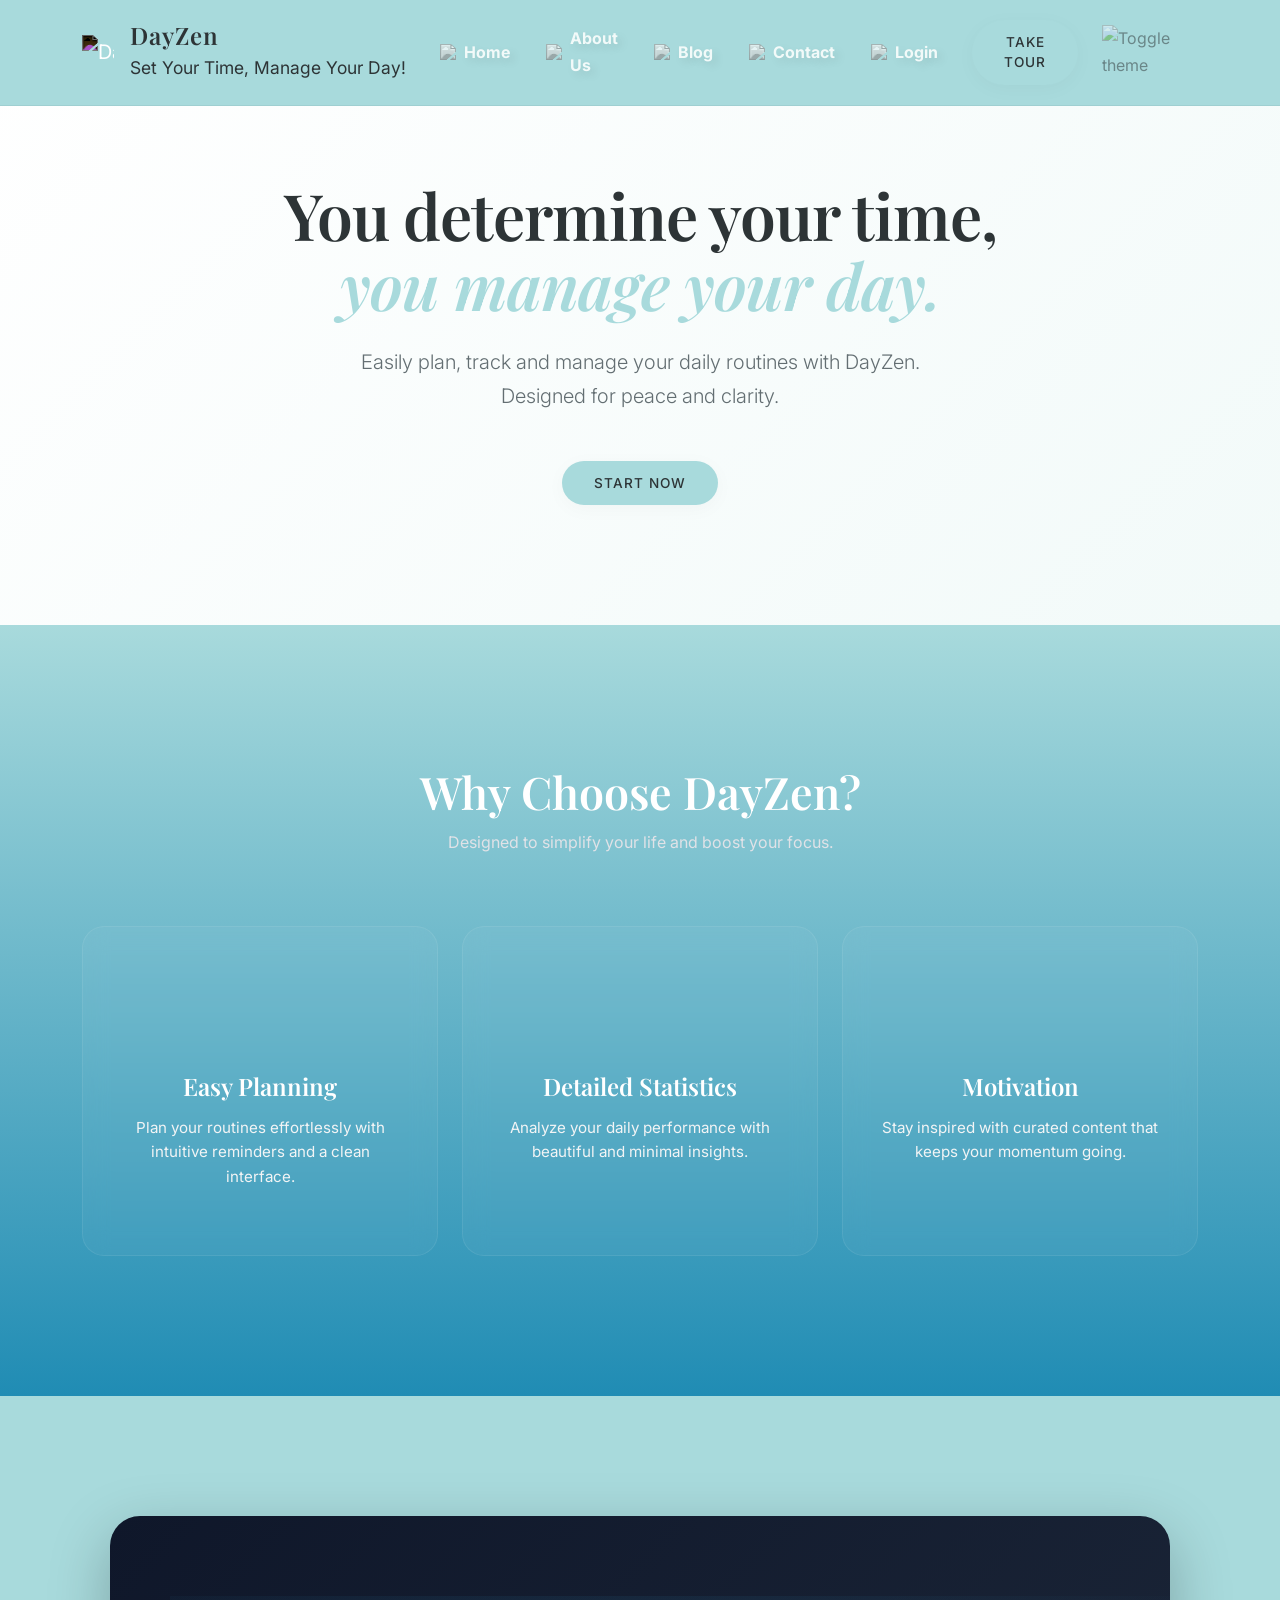
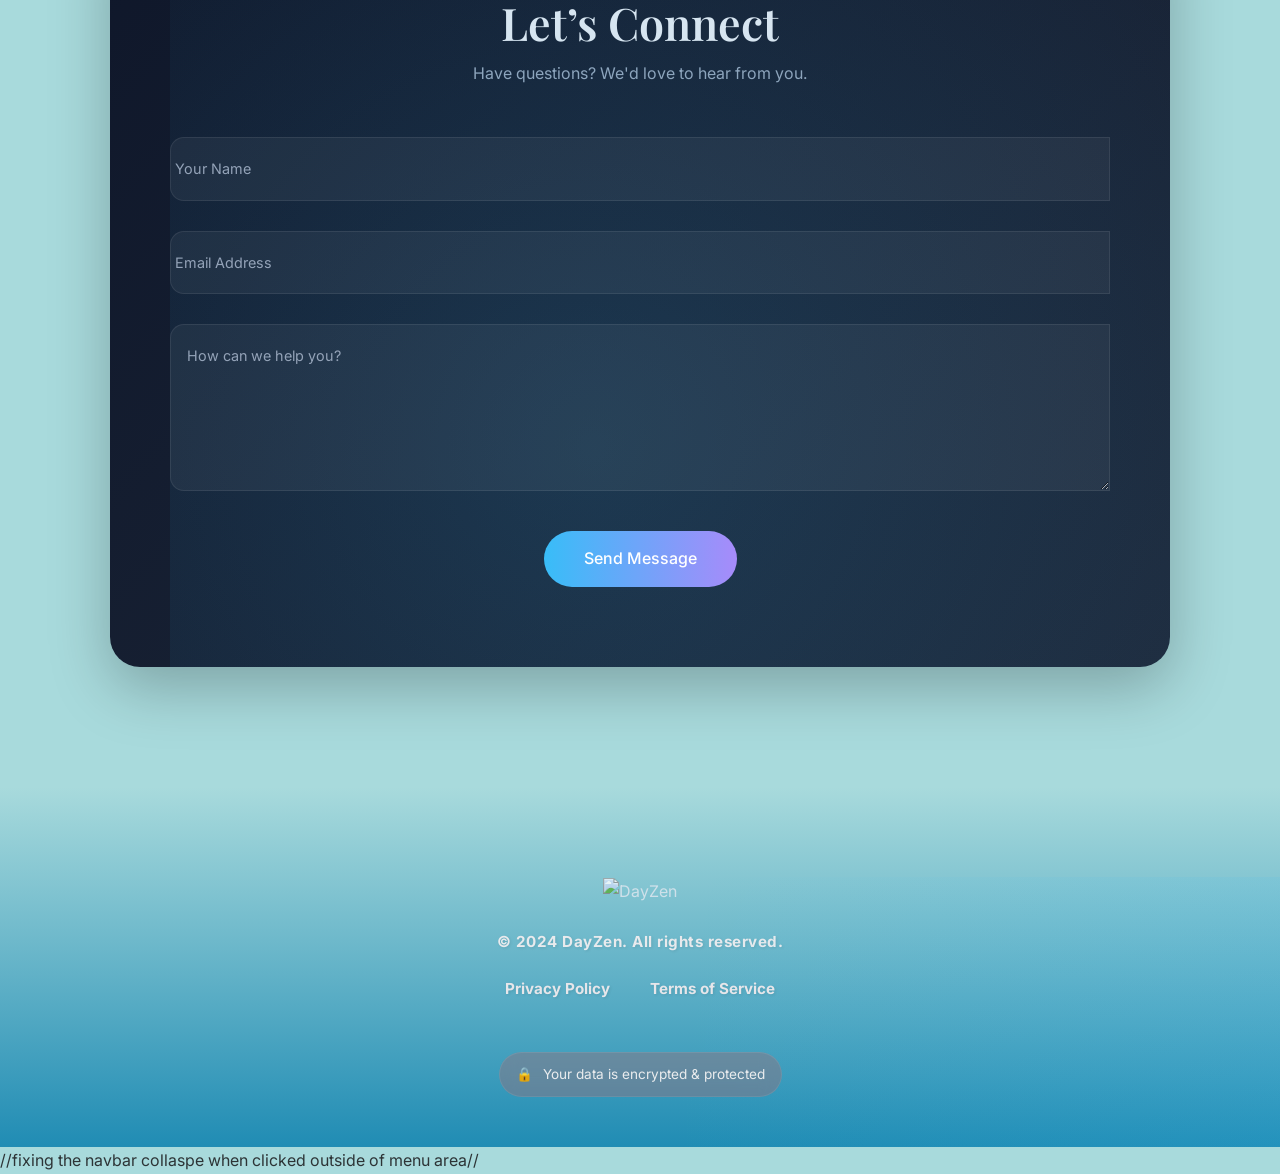
==== DayZen/index.html @ 46118fa1 "Updated Favicon to match main banner" ====
<!doctype html>
<html lang="en">
<head>
  <meta charset="UTF-8" />
  <meta name="viewport" content="width=device-width, initial-scale=1.0" />
  <title>DayZen - Daily Routine Tracker</title>

  <!-- Favicon -->
  <link rel="icon" type="image/x-icon" href="assets/images/logos/logo.png" />

  <!-- Google Fonts -->
  <link rel="preconnect" href="https://fonts.googleapis.com">
  <link rel="preconnect" href="https://fonts.gstatic.com" crossorigin>
  <link href="https://fonts.googleapis.com/css2?family=Inter:wght@300;400;500&family=Playfair+Display:ital,wght@0,400;0,600;1,400&display=swap" rel="stylesheet">

  <!-- Bootstrap -->
  <link href="https://cdn.jsdelivr.net/npm/bootstrap@5.3.3/dist/css/bootstrap.min.css" rel="stylesheet"/>

  <!-- Intro JS -->
  <link rel="stylesheet" href="https://cdnjs.cloudflare.com/ajax/libs/intro.js/8.3.2/introjs.min.css"/>

  <link rel="stylesheet" href="css/brand.css">

  <style>
    :root {
      --mint-light: #f2faf9;
      --mint-accent: #a8dadc;
      --blue-light: #f0f9ff;
      --blue-accent: #90e0ef;
      --text-dark: #2d3436;
      --text-muted: #636e72;
      --pure-white: #ffffff;
      --soft-shadow: 0 4px 20px rgba(0, 0, 0, 0.03);
      --transition-smooth: all 0.4s cubic-bezier(0.165, 0.84, 0.44, 1);
    }

    body {
      font-family: 'Inter', sans-serif;
      color: var(--text-dark);
      background-color:bisque;
      line-height: 1.7;
      overflow-x: hidden;
      background-color: #a8dadc;
    }

    h1, h2, h3 {
      font-family: 'Playfair Display', serif;
      font-weight: 600;
    }

    /* Navbar */
    .navbar {
      background-color:#a8dadc;
      backdrop-filter: blur(10px);
      border-bottom: 1px solid rgba(0, 0, 0, 0.05);
      padding: 1rem 0;
      transition: var(--transition-smooth);
    }

    .navbar-brand h1 {
      font-size: 1.5rem;
      color: var(--text-dark);
      letter-spacing: 1px;
    }

    .navbar-brand .brand-slogan {
      color: var(--text-dark);
    }

    .nav-link {
      font-size: 1rem;
      font-weight: 700;
      color: var(--mint-light) !important;
      margin: 0 10px;
      transition: var(--transition-smooth);
      display: flex;
      text-shadow: #161717;
      text-shadow: 4px 4px 10px rgba(0, 0, 0, 0.1);
      align-items: center;
    }

    .nav-link:hover {
      opacity: 1;
      transform: translateY(-0.8px);
    }

    .nav-img {
      width: 16px;
      margin-right: 8px;
      filter: grayscale(100%) opacity(0.7);
      transition: var(--transition-smooth);
    }

    .nav-link:hover .nav-img {
      filter: grayscale(0%) opacity(1);
    }

    .btn-primary {
      background-color: var(--mint-accent);
      border: none;
      color: var(--text-dark);
      padding: 12px 32px;
      border-radius: 50px;
      font-weight: 500;
      font-size: 0.85rem;
      letter-spacing: 1px;
      text-transform: uppercase;
      transition: var(--transition-smooth);
      box-shadow: var(--soft-shadow);
    }

    .btn-primary:hover {
      background-color: var(--blue-accent);
      color: var(--text-dark);
      transform: translateY(-2px);
      box-shadow: 0 6px 25px rgba(0, 0, 0, 0.08);
    }

    body.dark-mode {
      background-color: #121212;
      color: #e0e0e0;
    }

    body.dark-mode .navbar {
      background-color: #1f1f1f !important;
      border-bottom-color: rgba(255, 255, 255, 0.08);
    }

    body.dark-mode .navbar-brand h1,
    body.dark-mode .hero h2 {
      color: #e0e0e0;
    }

    body.dark-mode .navbar-brand .slogan,
    body.dark-mode .hero p {
      color: #aeb8be;
    }

    body.dark-mode .nav-link {
      color: #e0e0e0 !important;
    }

    body.dark-mode .hero {
      background: linear-gradient(135deg, #1c1c1c 0%, #242424 100%);
    }

    body.dark-mode .btn-primary {
      background-color: #0d6efd;
      color: #ffffff;
    }

    body.dark-mode .btn-primary:hover {
      background-color: #0b5ed7;
      color: #ffffff;
    }

    /* Hero Section */
    .hero {
      padding: 180px 0 120px;
      background: linear-gradient(135deg, var(--pure-white) 0%, var(--mint-light) 100%);
      position: relative;
    }

    .hero h2 {
      font-size: 4rem;
      margin-bottom: 1.5rem;
      max-width: 900px;
      margin-left: auto;
      margin-right: auto;
      line-height: 1.1;
      letter-spacing: -1px;
    }

    .hero p {
      font-size: 1.25rem;
      color: var(--text-muted);
      margin-bottom: 3rem;
      font-weight: 300;
      max-width: 600px;
      margin-left: auto;
      margin-right: auto;
    }

    /* Features Section */
    /* section background */
.features {
  padding: 140px 0;
  background: linear-gradient(180deg, #A8DADC, #208cb4);
  position: relative;
  overflow: hidden;
}

/* subtle animated glow */
.features::before {
  content: "";
  position: absolute;
  width: 200%;
  height: 200%;
  background: radial-gradient(circle at 70% 30%, rgba(212, 206, 217, 0.12), transparent 10%);
  animation: moveBg 12s ease-in-out infinite;
}

@keyframes moveBg {
  0% { transform: translate(0,0); }
  50% { transform: translate(-6%, -4%); }
  100% { transform: translate(0,0); }
}

/* headings */
.features-title {
  font-size: 2.8rem;
  color: #fff;
  margin-bottom: 10px;
}

.features-subtitle {
  color: #e0e2e7;
  margin-bottom: 70px;
}

/* cards */
.feature-card {
  position: relative;
  padding: 50px 35px;
  border-radius: 22px;
  background: rgba(255,255,255,0.04);
  backdrop-filter: blur(12px);
  border: 1px solid rgba(255,255,255,0.08);
  transition: all 0.35s ease;
  height: 100%;
  overflow: hidden;
}

/* glowing border effect */
.feature-card::before {
  content: "";
  position: absolute;
  inset: 0;
  border-radius: 22px;
  padding: 1px;
  background: linear-gradient(120deg, #38bdf8, #a78bfa, transparent);
  -webkit-mask: 
    linear-gradient(#000 0 0) content-box, 
    linear-gradient(#000 0 0);
  -webkit-mask-composite: xor;
  mask-composite: exclude;
  opacity: 0;
  transition: 0.4s;
}

.feature-card:hover::before {
  opacity: 1;
}

/* hover lift + tilt */
.feature-card:hover {
  transform: translateY(-12px) scale(1.02);
  box-shadow: 0 20px 50px rgba(0,0,0,0.4);
}

/* icon */
.icon-wrap {
  height: 70px;
  display: flex;
  align-items: center;
  justify-content: center;
  margin-bottom: 25px;
}

.icon-wrap img {
  width: 60px;
  transition: transform 0.4s ease;
}

/* icon animation */
.feature-card:hover img {
  transform: scale(1.2) rotate(8deg);
}

/* text */
.feature-card h3 {
  font-size: 1.5rem;
  color: #fff;
  margin-bottom: 15px;
}

.feature-card p {
  color: #f2f4f5;
  font-size: 0.95rem;
  line-height: 1.6;
}

/* entrance animation */
.feature-card {
  opacity: 0;
  transform: translateY(40px);
  animation: fadeUp 0.8s ease forwards;
}

.feature-card:nth-child(1) { animation-delay: 0.2s; }
.feature-card:nth-child(2) { animation-delay: 0.4s; }
.feature-card:nth-child(3) { animation-delay: 0.6s; }

@keyframes fadeUp {
  to {
    opacity: 1;
    transform: translateY(0);
  }
}

/* responsive */
@media (max-width: 768px) {
  .features-title {
    font-size: 2rem;
  }
}

    /* Contact Section */
#contact {
  margin: 100px auto;
  max-width: 1100px;
  padding: 20px;
  
}

/* glass card */
.contact-card {
  background: linear-gradient(135deg, #0f172a, #1e293b);
  padding: 80px 60px;
  border-radius: 30px;
  color: #e2e8f0;
  position: relative;
  overflow: hidden;
  box-shadow: 0 20px 60px rgba(0,0,0,0.25);
}

/* animated glow background */
.contact-card::before {
  content: "";
  position: absolute;
  width: 200%;
  height: 200%;
  background: radial-gradient(circle at 20% 30%, rgba(56,189,248,0.15), transparent 40%);
  animation: floatBg 10s ease-in-out infinite;
}

@keyframes floatBg {
  0% { transform: translate(0,0); }
  50% { transform: translate(-4%, -6%); }
  100% { transform: translate(0,0); }
}

/* headings */
.title {
  text-align: center;
  font-size: 2.8rem;
  margin-bottom: 10px;
}

.subtitle {
  text-align: center;
  color: #94a3b8;
  margin-bottom: 50px;
}

/* input group */
.input-group {
  position: relative;
  margin-bottom: 30px;
}

/* inputs */
.input-group input,
.input-group textarea {
  width: 100%;
  padding: 18px 20px;
  border-radius: 14px;
  border: 1px solid rgba(255,255,255,0.08);
  background: rgba(255,255,255,0.05);
  color: #fff;
  outline: none;
  font-size: 0.95rem;
  transition: 0.3s ease;
}

/* glowing focus */
.input-group input:focus,
.input-group textarea:focus {
  border-color: #38bdf8;
  box-shadow: 0 0 0 3px rgba(56,189,248,0.25);
  background: rgba(255,255,255,0.08);
}

/* floating labels */
.input-group label {
  position: absolute;
  top: 50%;
  left: 18px;
  transform: translateY(-50%);
  font-size: 0.9rem;
  color: #94a3b8;
  pointer-events: none;
  transition: 0.3s ease;
}

.input-group textarea + label {
  top: 20px;
  transform: none;
}

/* label animation */
.input-group input:focus + label,
.input-group input:valid + label,
.input-group textarea:focus + label,
.input-group textarea:valid + label {
  top: -10px;
  left: 14px;
  font-size: 0.75rem;
  color: #38bdf8;
  background: #0f172a;
  padding: 0 6px;
  border-radius: 6px;
}

/* button */
.btn-send {
  margin-top: 10px;
  padding: 14px 40px;
  border-radius: 50px;
  border: none;
  background: linear-gradient(90deg, #38bdf8, #a78bfa);
  color: white;
  font-weight: 500;
  font-size: 1rem;
  position: relative;
  overflow: hidden;
  transition: 0.3s ease;
}

/* button hover animation */
.btn-send:hover {
  transform: translateY(-3px);
  box-shadow: 0 10px 25px rgba(56,189,248,0.4);
}

/* ripple effect */
.btn-send::after {
  content: "";
  position: absolute;
  width: 0;
  height: 300%;
  background: rgba(255,255,255,0.2);
  top: 50%;
  left: 50%;
  transform: translate(-50%, -50%) rotate(45deg);
  transition: 0.5s;
}

.btn-send:hover::after {
  width: 120%;
}

/* responsive */
@media (max-width: 768px) {
  .contact-card {
    padding: 50px 25px;
  }

  .title {
    font-size: 2rem;
  }
}

    /* Footer */
   .footer {
  background: linear-gradient(180deg, #A8DADC, #208cb4);
  color: #e2e8f0;
  padding: 90px 0 50px;
  position: relative;
  overflow: hidden;
}

/* subtle animated gradient glow */
.footer::before {
  content: "";
  position: absolute;
  width: 200%;
  height: 200%;
  background: radial-gradient(circle at 30% 30%, rgba(56,189,248,0.15), transparent 40%);
  animation: floatBg 12s ease-in-out infinite;
}

@keyframes floatBg {
  0% { transform: translate(0,0); }
  50% { transform: translate(-5%, -5%); }
  100% { transform: translate(0,0); }
}

/* logo */
.footer-logo img {
  width: 42px;
  opacity: 0.8;
  transition: transform 0.4s ease, opacity 0.4s;
}

.footer-logo img:hover {
  transform: scale(1.15) rotate(5deg);
  opacity: 1;
}

/* copyright */
.footer p {
  margin-bottom: 20px;
  font-size: 0.95rem;
  color: #e8eaed;
  letter-spacing: 0.5px;
   font:bolder;
  font-weight: bolder;
  text-shadow: 1px 1px 3px rgba(0,0,0,0.1);
}

/* links */
.footer-links {
  margin-bottom: 25px;
}

.footer-links a {
  position: relative;
  color: #e6e6ea;
  font:bolder;
  font-weight: bolder;
  text-shadow: 1px 1px 3px rgba(0,0,0,0.1);
  text-decoration: none;
  margin: 0 18px;
  font-size: 0.95rem;
  transition: color 0.3s ease;
}

/* animated underline */
.footer-links a::after {
  content: "";
  position: absolute;
  width: 0%;
  height: 2px;
  left: 0;
  bottom: -4px;
  background: linear-gradient(90deg, #1900f8, #4f30ad);
  transition: width 0.3s ease;
}

.footer-links a:hover {
  color: #005a81;
}

.footer-links a:hover::after {
  width: 100%;
}

/* security badge */
.security-badge {
  margin-top: 25px;
  font-size: 0.85rem;
  color: #eaecee;
  display: inline-flex;
  align-items: center;
  gap: 10px;
  padding: 10px 16px;
  border-radius: 50px;
  background: rgba(192, 92, 92, 0.3);
  backdrop-filter: blur(10px);
  border: 1px solid rgba(255,255,255,0.08);
  transition: transform 0.3s ease, box-shadow 0.3s ease;
}

/* glow hover */
.security-badge:hover {
  transform: translateY(-3px);
  box-shadow: 0 0 20px rgba(56,189,248,0.3);
}

/* lock animation */
.lock {
  animation: pulse 2s infinite;
}

@keyframes pulse {
  0% { transform: scale(1); opacity: 0.8; }
  50% { transform: scale(1.2); opacity: 1; }
  100% { transform: scale(1); opacity: 0.8; }
}
   

  </style>
</head>

<body>

<!-- NAVBAR -->
<header>
  <nav class="navbar navbar-expand-lg fixed-top">
    <div class="container align-items-center">

      <!-- Logo -->
      <a class="navbar-brand d-flex align-items-center" href="#" aria-label="DayZen">
        <img src="assets/images/logos/logoWhite.png" alt="DayZen Logo" width="32" style="filter: invert(1);">
        <div class="ms-3 brand-copy">
          <h1 class="mb-0">DayZen</h1>
          <small class="brand-slogan" aria-hidden="true">Set Your Time, Manage Your Day!</small>
        </div>
      </a>

      <!-- Toggle -->
      <button class="navbar-toggler border-0" type="button" data-bs-toggle="collapse" data-bs-target="#nav_items">
        <span class="navbar-toggler-icon"></span>
      </button>

      <!-- Nav Items -->
      <div class="collapse navbar-collapse" id="nav_items">
        <ul class="navbar-nav ms-auto align-items-center">

          <li class="nav-item">
            <a class="nav-link" href="#">
              <img src="assets/images/Illustrations/home.png" class="nav-img" /> Home
            </a>
          </li>

          <li class="nav-item">
            <a class="nav-link" href="pages/about.html">
              <img src="assets/images/Illustrations/about_us.png" class="nav-img" />
              About Us
            </a>
          </li>

          <li class="nav-item">
            <a class="nav-link" href="pages/blog.html">
              <img src="assets/images/Illustrations/blog.png" class="nav-img" />
              Blog
            </a>
          </li>

          <li class="nav-item">
            <a class="nav-link" href="#contact">
              <img src="assets/images/Illustrations/communication.png" class="nav-img" />
              Contact
            </a>
          </li>

          <li class="nav-item">
            <a class="nav-link" href="pages/register.html">
              <img src="assets/images/icons/userColor.png" class="nav-img" />
              Login
            </a>
          </li>

          <li class="nav-item ms-lg-3 mt-3 mt-lg-0">
            <button class="btn btn-primary">Take Tour</button>
          </li>

        </ul>
      </div>

      <!-- Theme Icon -->
      <div class="ms-4 d-none d-lg-block">
        <img id="theme-icon" src="assets/images/icons/sun.png" alt="Toggle theme" width="20" style="cursor: pointer; opacity: 0.5;">
      </div>

    </div>
  </nav>
</header>

<!-- HERO -->
<section class="hero text-center">
  <div class="container">
    <h2 class="mb-4">You determine your time, <br><span style="color: var(--mint-accent); font-style: italic;">you manage your day.</span></h2>
    <p>
      Easily plan, track and manage your daily routines with DayZen. Designed for peace and clarity.
    </p>
    <a href="pages/register.html" class="btn btn-primary">
      Start Now
    </a>
  </div>
</section>

<!-- FEATURES -->
<section class="features">
  <div class="container text-center">

    <h2 class="features-title">Why Choose DayZen?</h2>
    <p class="features-subtitle">Designed to simplify your life and boost your focus.</p>

    <div class="row g-4">

      <div class="col-md-4">
        <div class="feature-card">
          <div class="icon-wrap">
            <img src="assets/images/Illustrations/productivity.png" alt="">
          </div>
          <h3>Easy Planning</h3>
          <p>Plan your routines effortlessly with intuitive reminders and a clean interface.</p>
        </div>
      </div>

      <div class="col-md-4">
        <div class="feature-card">
          <div class="icon-wrap">
            <img src="assets/images/Illustrations/planning.png" alt="">
          </div>
          <h3>Detailed Statistics</h3>
          <p>Analyze your daily performance with beautiful and minimal insights.</p>
        </div>
      </div>

      <div class="col-md-4">
        <div class="feature-card">
          <div class="icon-wrap">
            <img src="assets/images/Illustrations/reward.png" alt="">
          </div>
          <h3>Motivation</h3>
          <p>Stay inspired with curated content that keeps your momentum going.</p>
        </div>
      </div>

    </div>
  </div>
</section>

<!-- CONTACT -->
<section id="contact" class="container">
  <div class="contact-card">
    
    <h2 class="title">Let’s Connect</h2>
    <p class="subtitle">Have questions? We'd love to hear from you.</p>

    <form>
      <div class="row">
        <div class="col-md-6 input-group">
          <input type="text" required>
          <label>Your Name</label>
        </div>

        <div class="col-md-6 input-group">
          <input type="email" required>
          <label>Email Address</label>
        </div>
      </div>

      <div class="input-group">
        <textarea rows="5" required></textarea>
        <label>How can we help you?</label>
      </div>

      <div class="text-center">
        <button class="btn-send">
          <span>Send Message</span>
        </button>
      </div>
    </form>

  </div>
</section>

<!-- FOOTER -->
<footer class="footer text-center">
  <div class="container">

    <div class="footer-logo mb-4">
      <img src="assets/images/logos/logoWhite.png" alt="DayZen">
    </div>

    <p class="copyright">© 2024 DayZen. All rights reserved.</p>

    <div class="footer-links">
      <a href="pages/privacy.html">Privacy Policy</a>
      <a href="pages/terms.html">Terms of Service</a>
    </div>

    <div class="security-badge">
      <span class="lock">🔒</span>
      <span>Your data is encrypted & protected</span>
    </div>

  </div>
</footer>

<!-- JS (Keeping existing references) -->
<script src="js/theme-toggle.js"></script>
<script src="js/script.js"></script>
<script src="js/help-button.js"></script>
<script src="js/onboarding.js"></script>

<script src="https://cdn.jsdelivr.net/npm/bootstrap@5.3.3/dist/js/bootstrap.bundle.min.js"></script>

//fixing the navbar collaspe when clicked outside of menu area//

<script>
  document.addEventListener("click", function (e) {
    const navbar = document.querySelector(".navbar-collapse");
    const toggler = document.querySelector(".navbar-toggler");

    if (
      navbar.classList.contains("show") &&
      !navbar.contains(e.target) &&
      !toggler.contains(e.target)
    ) {
      bootstrap.Collapse.getInstance(navbar).hide();
    }
  });
</script>

<script src="https://cdnjs.cloudflare.com/ajax/libs/intro.js/8.3.2/intro.min.js"></script>

</body>
</html>
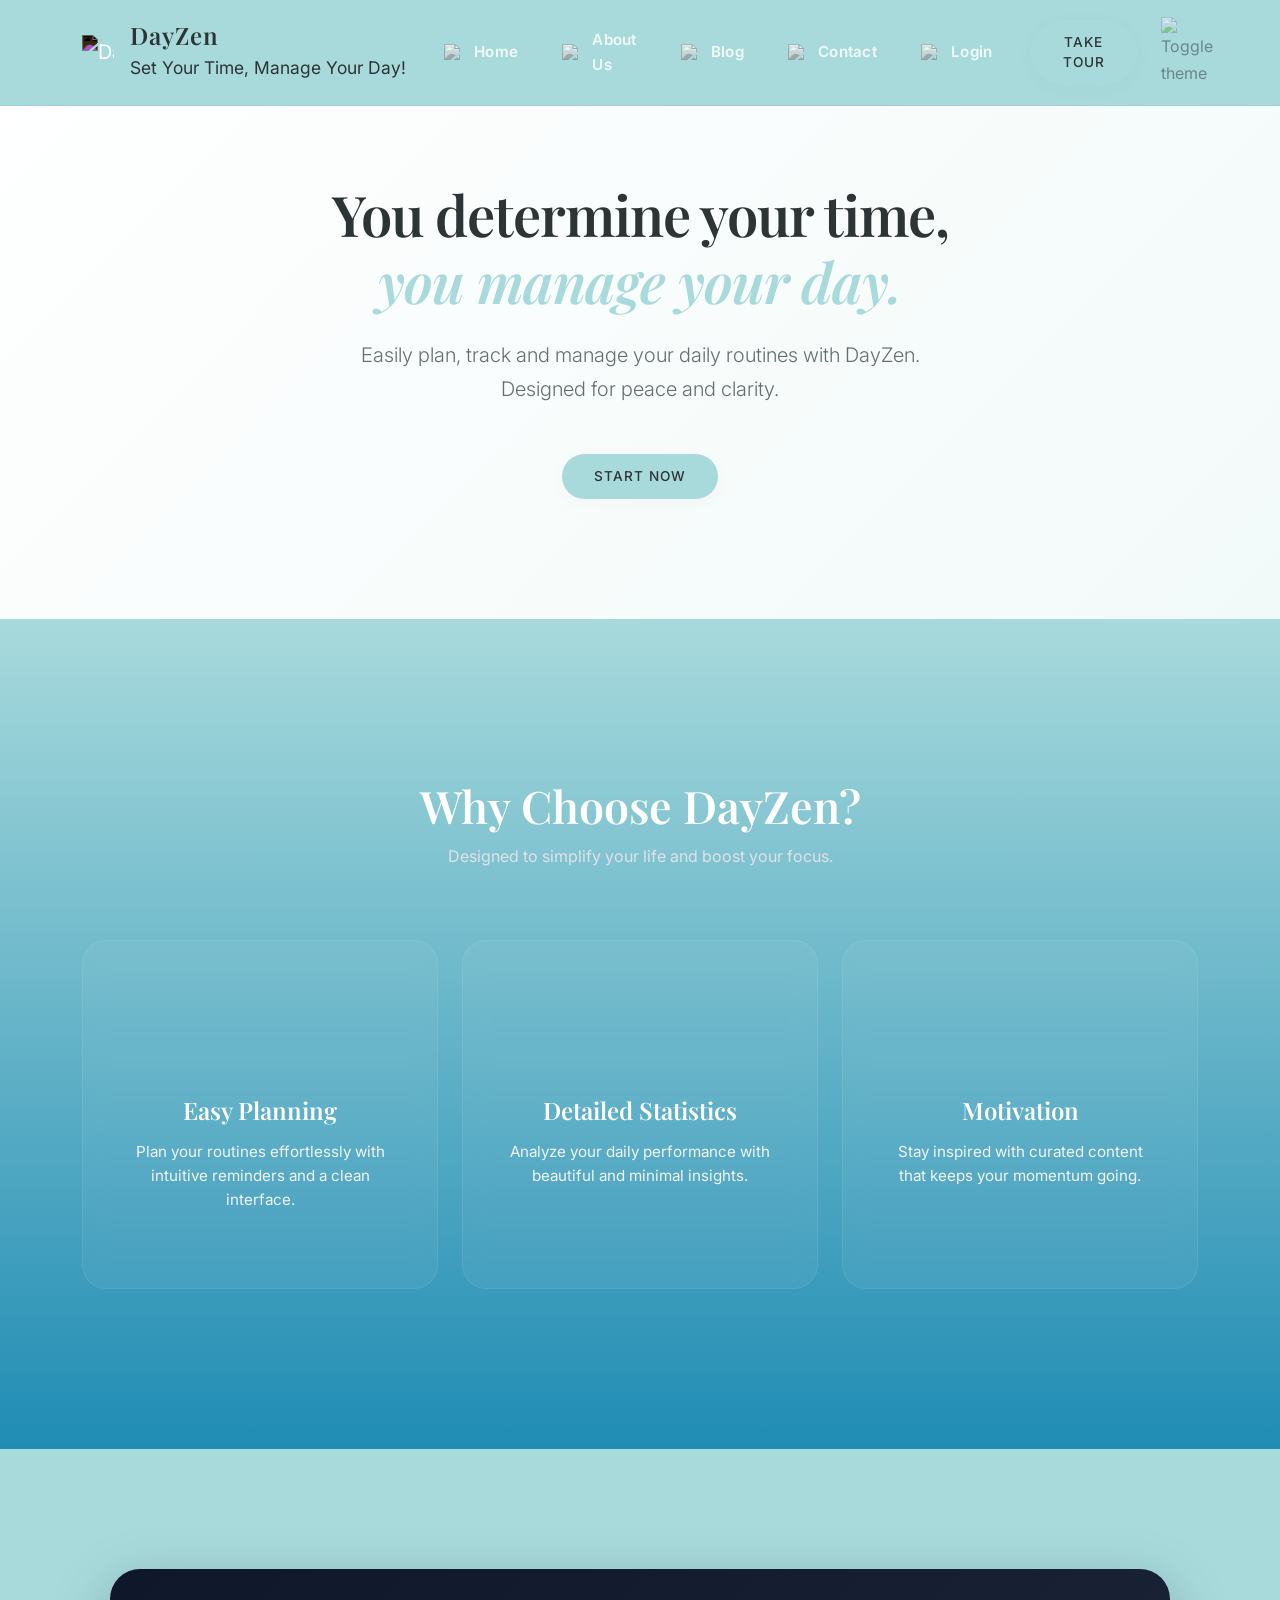
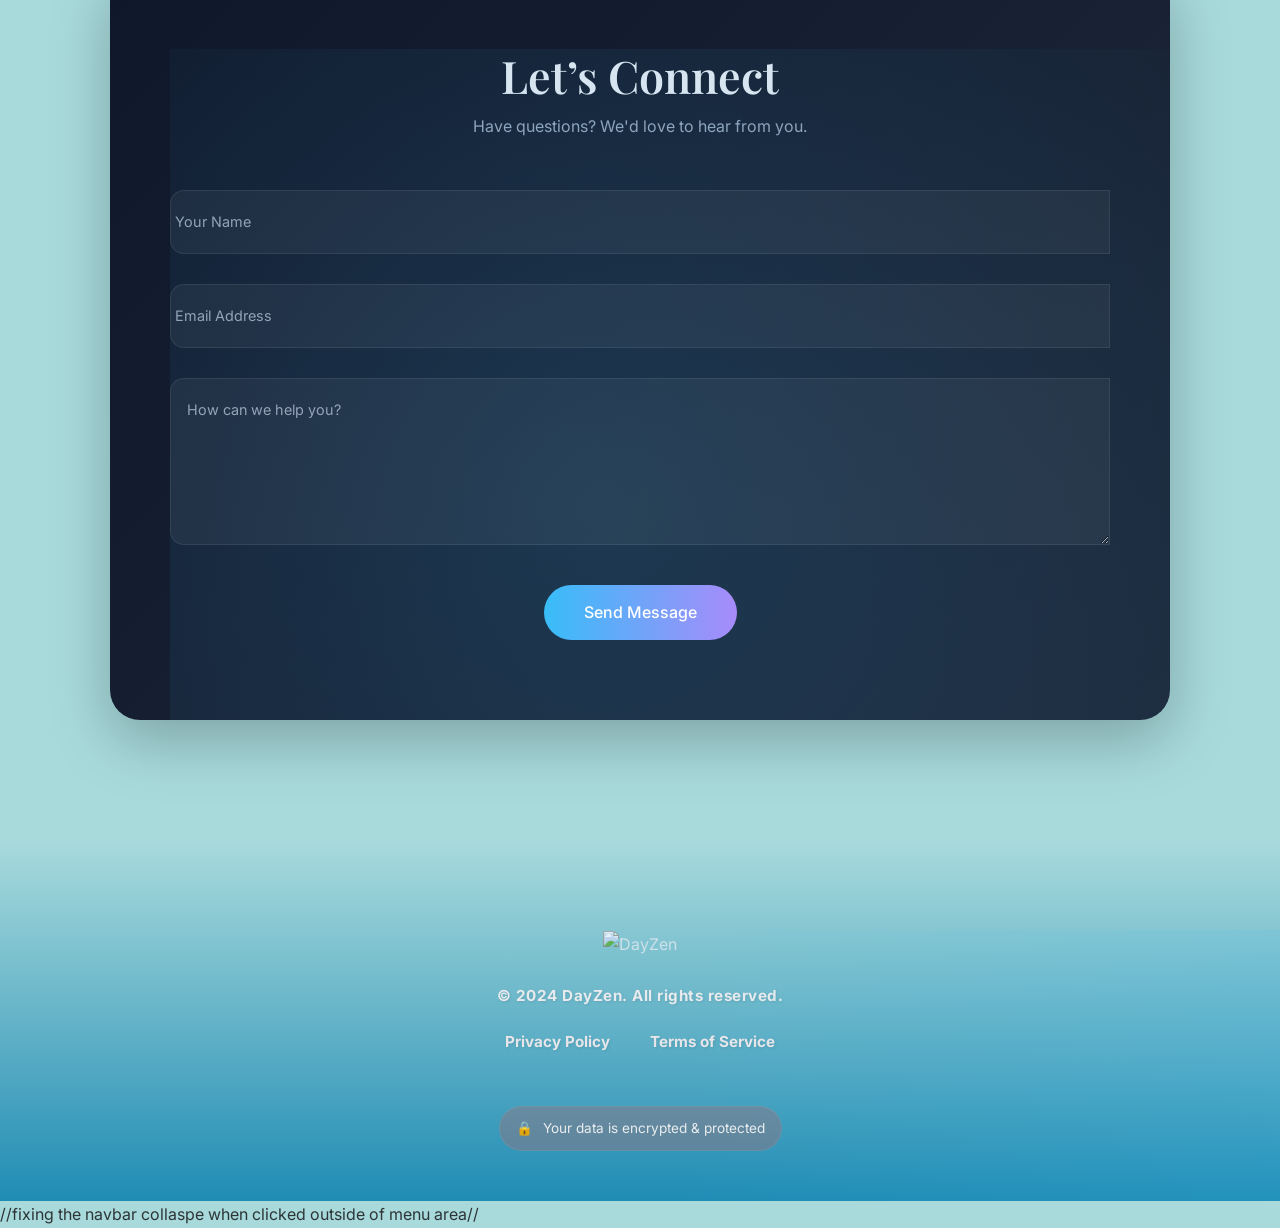
==== commit 4c4157be: "Improve layout spacing and responsiveness" ====
--- a/DayZen/index.html
+++ b/DayZen/index.html
@@ -68,15 +68,15 @@
     }
 
     .nav-link {
-      font-size: 1rem;
-      font-weight: 700;
+      font-size: 0.95rem;
+      font-weight: 600;
       color: var(--mint-light) !important;
-      margin: 0 10px;
+      margin: 0 14px;
       transition: var(--transition-smooth);
       display: flex;
-      text-shadow: #161717;
-      text-shadow: 4px 4px 10px rgba(0, 0, 0, 0.1);
       align-items: center;
+      gap: 6px;
+      letter-spacing: 0.3px;
     }
 
     .nav-link:hover {
@@ -162,13 +162,13 @@
     }
 
     .hero h2 {
-      font-size: 4rem;
-      margin-bottom: 1.5rem;
-      max-width: 900px;
-      margin-left: auto;
-      margin-right: auto;
-      line-height: 1.1;
-      letter-spacing: -1px;
+      font-size: 3.5rem;
+    margin-bottom: 1.5rem;
+    max-width: 850px;
+    margin-left: auto;
+    margin-right: auto;
+    line-height: 1.2;
+    letter-spacing: -1px;
     }
 
     .hero p {
@@ -184,7 +184,7 @@
     /* Features Section */
     /* section background */
 .features {
-  padding: 140px 0;
+  padding: 160px 0;
   background: linear-gradient(180deg, #A8DADC, #208cb4);
   position: relative;
   overflow: hidden;
@@ -221,9 +221,9 @@
 /* cards */
 .feature-card {
   position: relative;
-  padding: 50px 35px;
-  border-radius: 22px;
-  background: rgba(255,255,255,0.04);
+  padding: 60px 40px;
+  border-radius: 24px;
+  background: rgba(255,255,255,0.05);
   backdrop-filter: blur(12px);
   border: 1px solid rgba(255,255,255,0.08);
   transition: all 0.35s ease;
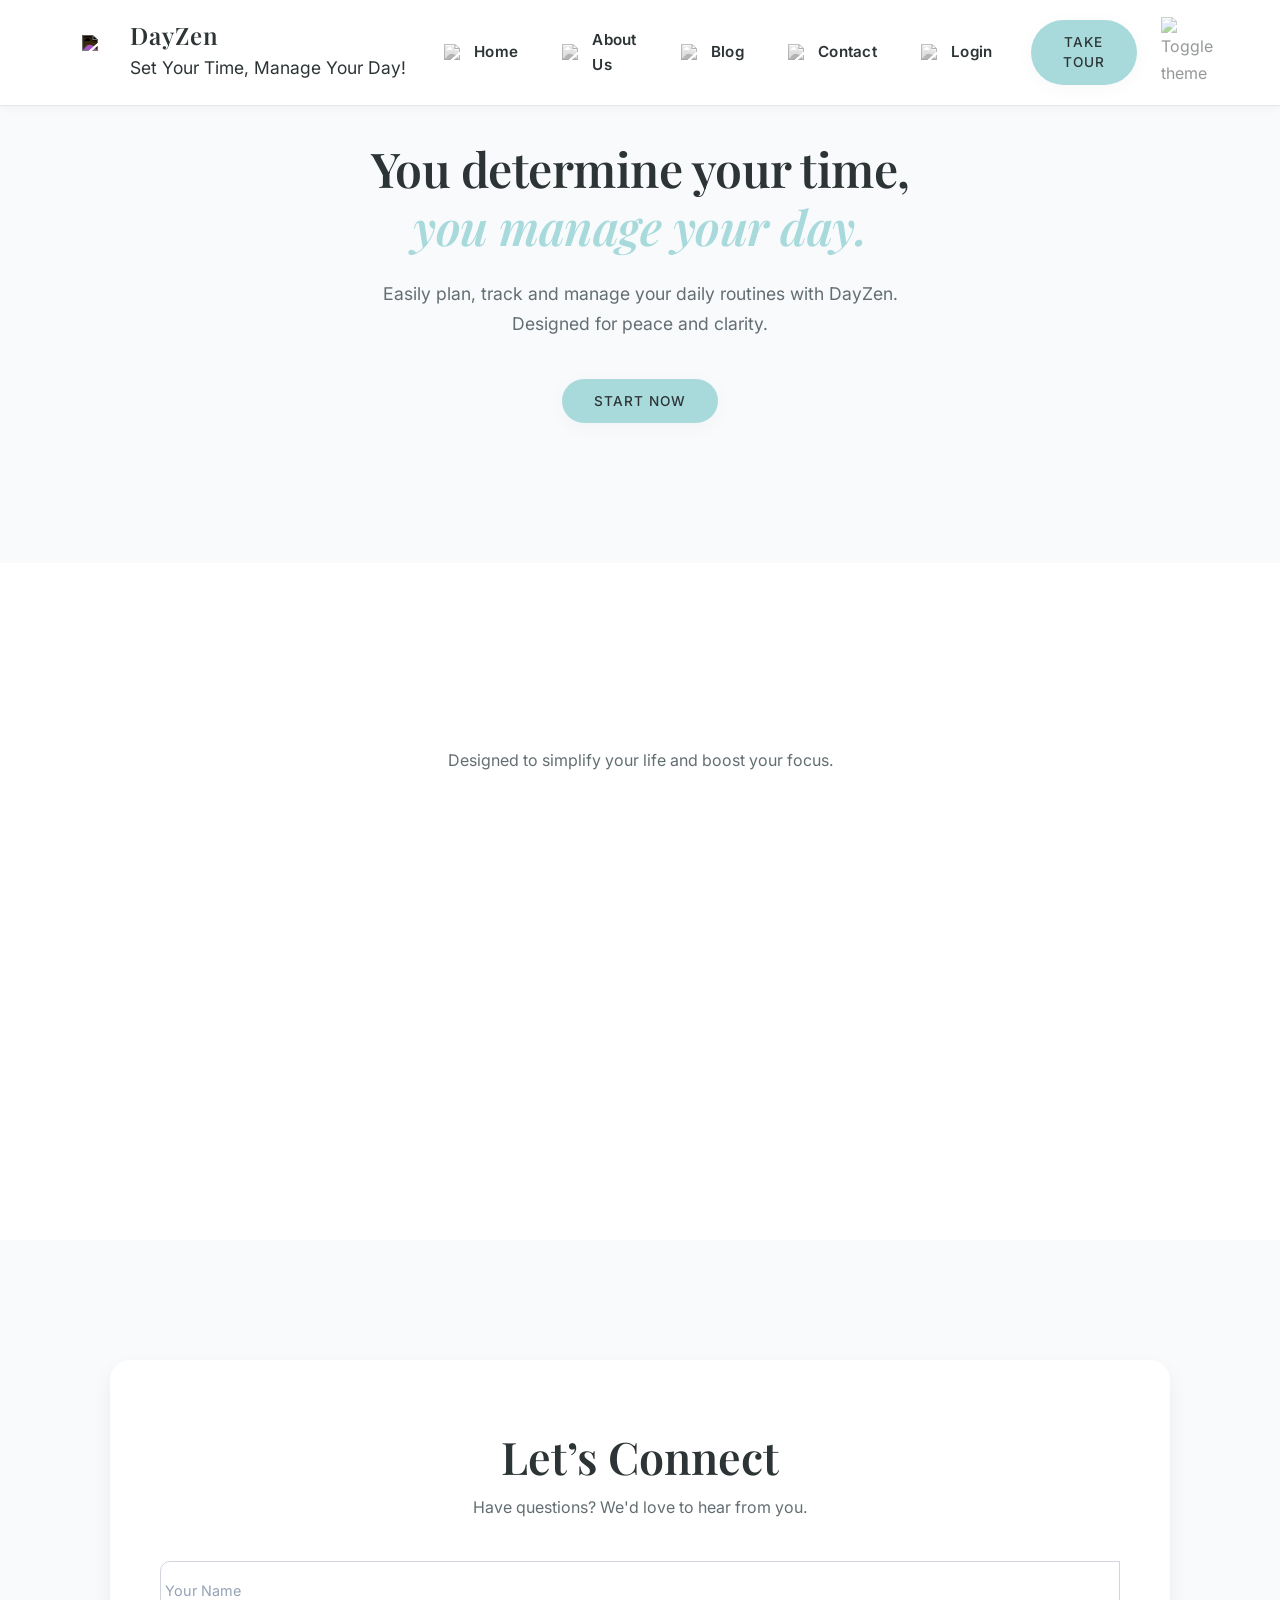
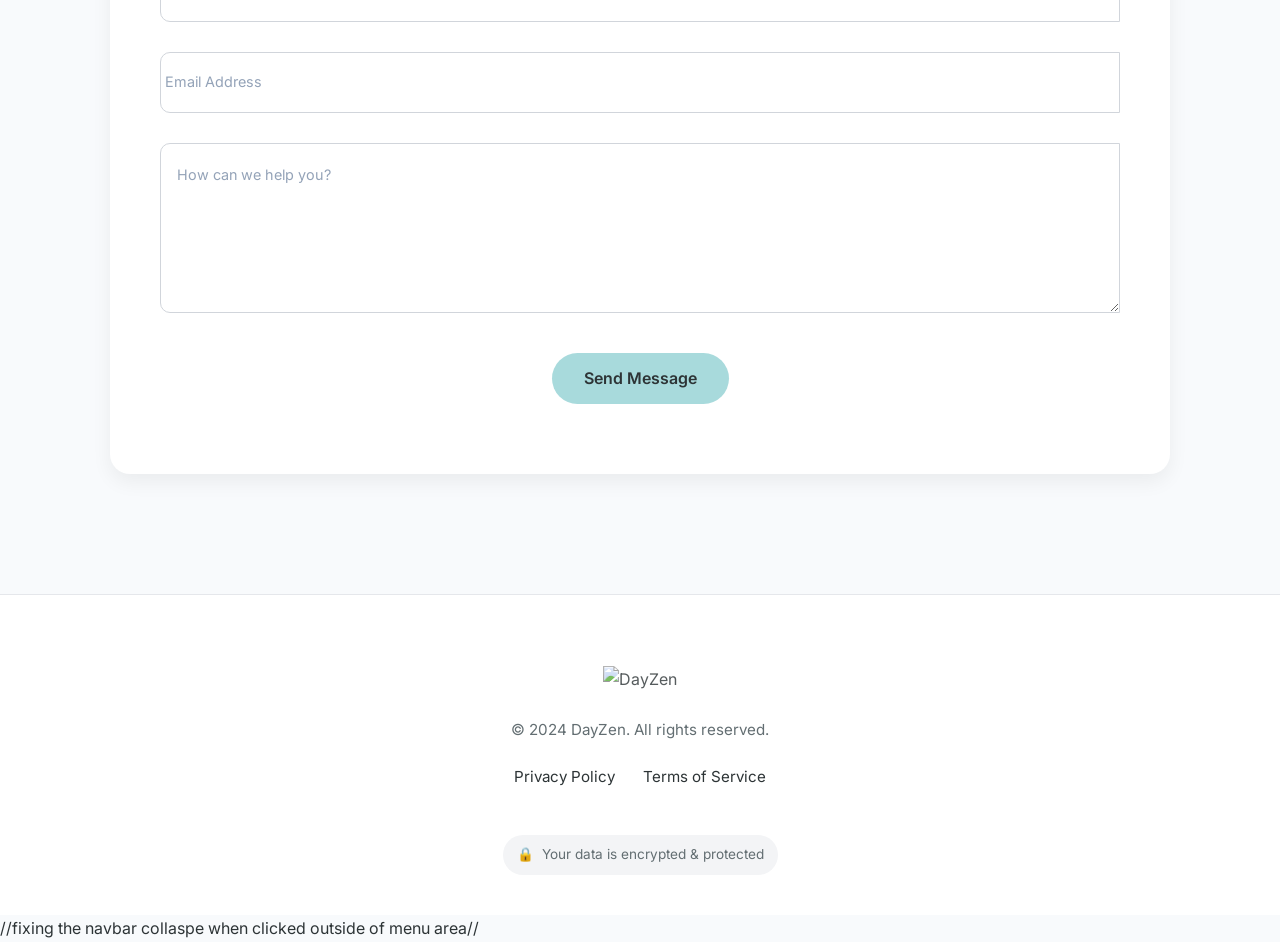
==== commit 95d48630: "style: improve layout with a clean and minimal design" ====
--- a/DayZen/index.html
+++ b/DayZen/index.html
@@ -35,14 +35,12 @@
     }
 
     body {
-      font-family: 'Inter', sans-serif;
-      color: var(--text-dark);
-      background-color:bisque;
-      line-height: 1.7;
-      overflow-x: hidden;
-      background-color: #a8dadc;
-    }
-
+  font-family: 'Inter', sans-serif;
+  color: var(--text-dark);
+  background: #f8fafc;
+  line-height: 1.7;
+  overflow-x: hidden;
+}
     h1, h2, h3 {
       font-family: 'Playfair Display', serif;
       font-weight: 600;
@@ -50,12 +48,11 @@
 
     /* Navbar */
     .navbar {
-      background-color:#a8dadc;
-      backdrop-filter: blur(10px);
-      border-bottom: 1px solid rgba(0, 0, 0, 0.05);
-      padding: 1rem 0;
-      transition: var(--transition-smooth);
-    }
+  background: #ffffff;
+  border-bottom: 1px solid #e5e7eb;
+  padding: 1rem 0;
+  box-shadow: 0 2px 10px rgba(0,0,0,0.04);
+}
 
     .navbar-brand h1 {
       font-size: 1.5rem;
@@ -70,7 +67,7 @@
     .nav-link {
       font-size: 0.95rem;
       font-weight: 600;
-      color: var(--mint-light) !important;
+      color: var(--text-dark) !important;
       margin: 0 14px;
       transition: var(--transition-smooth);
       display: flex;
@@ -156,55 +153,41 @@
 
     /* Hero Section */
     .hero {
-      padding: 180px 0 120px;
-      background: linear-gradient(135deg, var(--pure-white) 0%, var(--mint-light) 100%);
-      position: relative;
-    }
+  padding: 140px 0;
+  background: #f8fafc;
+  position: relative;
+}
 
     .hero h2 {
-      font-size: 3.5rem;
-    margin-bottom: 1.5rem;
-    max-width: 850px;
-    margin-left: auto;
-    margin-right: auto;
-    line-height: 1.2;
-    letter-spacing: -1px;
-    }
+  font-size: 3rem;
+  margin-bottom: 1.5rem;
+  max-width: 700px;
+  margin-left: auto;
+  margin-right: auto;
+  line-height: 1.2;
+  letter-spacing: -0.5px;
+}
 
     .hero p {
-      font-size: 1.25rem;
-      color: var(--text-muted);
-      margin-bottom: 3rem;
-      font-weight: 300;
-      max-width: 600px;
-      margin-left: auto;
-      margin-right: auto;
-    }
+  font-size: 1.1rem;
+  color: var(--text-muted);
+  margin-bottom: 2.5rem;
+  max-width: 550px;
+  margin-left: auto;
+  margin-right: auto;
+}
 
     /* Features Section */
     /* section background */
 .features {
-  padding: 160px 0;
-  background: linear-gradient(180deg, #A8DADC, #208cb4);
-  position: relative;
-  overflow: hidden;
+  padding: 120px 0;
+  background: #ffffff;
 }
 
 /* subtle animated glow */
-.features::before {
-  content: "";
-  position: absolute;
-  width: 200%;
-  height: 200%;
-  background: radial-gradient(circle at 70% 30%, rgba(212, 206, 217, 0.12), transparent 10%);
-  animation: moveBg 12s ease-in-out infinite;
-}
-
-@keyframes moveBg {
-  0% { transform: translate(0,0); }
-  50% { transform: translate(-6%, -4%); }
-  100% { transform: translate(0,0); }
-}
+
+
+
 
 /* headings */
 .features-title {
@@ -214,48 +197,28 @@
 }
 
 .features-subtitle {
-  color: #e0e2e7;
-  margin-bottom: 70px;
+  color: var(--text-muted);
+  margin-bottom: 60px;
 }
 
 /* cards */
 .feature-card {
-  position: relative;
-  padding: 60px 40px;
-  border-radius: 24px;
-  background: rgba(255,255,255,0.05);
-  backdrop-filter: blur(12px);
-  border: 1px solid rgba(255,255,255,0.08);
-  transition: all 0.35s ease;
+  padding: 40px 30px;
+  border-radius: 16px;
+  background: #ffffff;
+  border: 1px solid #e5e7eb;
+  box-shadow: 0 4px 12px rgba(0,0,0,0.05);
+  transition: 0.3s ease;
   height: 100%;
-  overflow: hidden;
 }
 
 /* glowing border effect */
-.feature-card::before {
-  content: "";
-  position: absolute;
-  inset: 0;
-  border-radius: 22px;
-  padding: 1px;
-  background: linear-gradient(120deg, #38bdf8, #a78bfa, transparent);
-  -webkit-mask: 
-    linear-gradient(#000 0 0) content-box, 
-    linear-gradient(#000 0 0);
-  -webkit-mask-composite: xor;
-  mask-composite: exclude;
-  opacity: 0;
-  transition: 0.4s;
-}
-
-.feature-card:hover::before {
-  opacity: 1;
-}
+
+
 
 /* hover lift + tilt */
 .feature-card:hover {
-  transform: translateY(-12px) scale(1.02);
-  box-shadow: 0 20px 50px rgba(0,0,0,0.4);
+  transform: translateY(-4px);
 }
 
 /* icon */
@@ -297,16 +260,6 @@
   animation: fadeUp 0.8s ease forwards;
 }
 
-.feature-card:nth-child(1) { animation-delay: 0.2s; }
-.feature-card:nth-child(2) { animation-delay: 0.4s; }
-.feature-card:nth-child(3) { animation-delay: 0.6s; }
-
-@keyframes fadeUp {
-  to {
-    opacity: 1;
-    transform: translateY(0);
-  }
-}
 
 /* responsive */
 @media (max-width: 768px) {
@@ -325,30 +278,15 @@
 
 /* glass card */
 .contact-card {
-  background: linear-gradient(135deg, #0f172a, #1e293b);
-  padding: 80px 60px;
-  border-radius: 30px;
-  color: #e2e8f0;
-  position: relative;
-  overflow: hidden;
-  box-shadow: 0 20px 60px rgba(0,0,0,0.25);
+  background: #ffffff;
+  padding: 70px 50px;
+  border-radius: 20px;
+  color: var(--text-dark);
+  box-shadow: 0 8px 20px rgba(0,0,0,0.06);
 }
 
 /* animated glow background */
-.contact-card::before {
-  content: "";
-  position: absolute;
-  width: 200%;
-  height: 200%;
-  background: radial-gradient(circle at 20% 30%, rgba(56,189,248,0.15), transparent 40%);
-  animation: floatBg 10s ease-in-out infinite;
-}
-
-@keyframes floatBg {
-  0% { transform: translate(0,0); }
-  50% { transform: translate(-4%, -6%); }
-  100% { transform: translate(0,0); }
-}
+
 
 /* headings */
 .title {
@@ -359,8 +297,8 @@
 
 .subtitle {
   text-align: center;
-  color: #94a3b8;
-  margin-bottom: 50px;
+  color: var(--text-muted);
+  margin-bottom: 40px;
 }
 
 /* input group */
@@ -373,22 +311,19 @@
 .input-group input,
 .input-group textarea {
   width: 100%;
-  padding: 18px 20px;
-  border-radius: 14px;
-  border: 1px solid rgba(255,255,255,0.08);
-  background: rgba(255,255,255,0.05);
-  color: #fff;
+  padding: 16px 18px;
+  border-radius: 10px;
+  border: 1px solid #d1d5db;
+  background: #ffffff;
+  color: var(--text-dark);
   outline: none;
-  font-size: 0.95rem;
-  transition: 0.3s ease;
 }
 
 /* glowing focus */
 .input-group input:focus,
 .input-group textarea:focus {
-  border-color: #38bdf8;
-  box-shadow: 0 0 0 3px rgba(56,189,248,0.25);
-  background: rgba(255,255,255,0.08);
+  border-color: #a8dadc;
+  box-shadow: 0 0 0 2px rgba(168,218,220,0.3);
 }
 
 /* floating labels */
@@ -425,15 +360,12 @@
 /* button */
 .btn-send {
   margin-top: 10px;
-  padding: 14px 40px;
-  border-radius: 50px;
+  padding: 12px 32px;
+  border-radius: 30px;
   border: none;
-  background: linear-gradient(90deg, #38bdf8, #a78bfa);
-  color: white;
-  font-weight: 500;
-  font-size: 1rem;
-  position: relative;
-  overflow: hidden;
+  background: var(--mint-accent);
+  color: var(--text-dark);
+  font-weight: 600;
   transition: 0.3s ease;
 }
 
@@ -444,21 +376,7 @@
 }
 
 /* ripple effect */
-.btn-send::after {
-  content: "";
-  position: absolute;
-  width: 0;
-  height: 300%;
-  background: rgba(255,255,255,0.2);
-  top: 50%;
-  left: 50%;
-  transform: translate(-50%, -50%) rotate(45deg);
-  transition: 0.5s;
-}
-
-.btn-send:hover::after {
-  width: 120%;
-}
+
 
 /* responsive */
 @media (max-width: 768px) {
@@ -472,29 +390,15 @@
 }
 
     /* Footer */
-   .footer {
-  background: linear-gradient(180deg, #A8DADC, #208cb4);
-  color: #e2e8f0;
-  padding: 90px 0 50px;
-  position: relative;
-  overflow: hidden;
+  .footer {
+  background: #ffffff;
+  color: var(--text-dark);
+  padding: 70px 0 40px;
+  border-top: 1px solid #e5e7eb;
 }
 
 /* subtle animated gradient glow */
-.footer::before {
-  content: "";
-  position: absolute;
-  width: 200%;
-  height: 200%;
-  background: radial-gradient(circle at 30% 30%, rgba(56,189,248,0.15), transparent 40%);
-  animation: floatBg 12s ease-in-out infinite;
-}
-
-@keyframes floatBg {
-  0% { transform: translate(0,0); }
-  50% { transform: translate(-5%, -5%); }
-  100% { transform: translate(0,0); }
-}
+
 
 /* logo */
 .footer-logo img {
@@ -512,11 +416,7 @@
 .footer p {
   margin-bottom: 20px;
   font-size: 0.95rem;
-  color: #e8eaed;
-  letter-spacing: 0.5px;
-   font:bolder;
-  font-weight: bolder;
-  text-shadow: 1px 1px 3px rgba(0,0,0,0.1);
+  color: var(--text-muted);
 }
 
 /* links */
@@ -525,69 +425,37 @@
 }
 
 .footer-links a {
-  position: relative;
-  color: #e6e6ea;
-  font:bolder;
-  font-weight: bolder;
-  text-shadow: 1px 1px 3px rgba(0,0,0,0.1);
+  color: var(--text-dark);
   text-decoration: none;
-  margin: 0 18px;
+  margin: 0 12px;
   font-size: 0.95rem;
-  transition: color 0.3s ease;
+  transition: 0.3s ease;
 }
 
 /* animated underline */
-.footer-links a::after {
-  content: "";
-  position: absolute;
-  width: 0%;
-  height: 2px;
-  left: 0;
-  bottom: -4px;
-  background: linear-gradient(90deg, #1900f8, #4f30ad);
-  transition: width 0.3s ease;
-}
+
 
 .footer-links a:hover {
   color: #005a81;
 }
 
-.footer-links a:hover::after {
-  width: 100%;
-}
+
 
 /* security badge */
 .security-badge {
-  margin-top: 25px;
+  margin-top: 20px;
   font-size: 0.85rem;
-  color: #eaecee;
+  color: var(--text-muted);
   display: inline-flex;
   align-items: center;
-  gap: 10px;
-  padding: 10px 16px;
-  border-radius: 50px;
-  background: rgba(192, 92, 92, 0.3);
-  backdrop-filter: blur(10px);
-  border: 1px solid rgba(255,255,255,0.08);
-  transition: transform 0.3s ease, box-shadow 0.3s ease;
+  gap: 8px;
+  padding: 8px 14px;
+  border-radius: 20px;
+  background: #f3f4f6;
 }
 
 /* glow hover */
-.security-badge:hover {
-  transform: translateY(-3px);
-  box-shadow: 0 0 20px rgba(56,189,248,0.3);
-}
-
-/* lock animation */
-.lock {
-  animation: pulse 2s infinite;
-}
-
-@keyframes pulse {
-  0% { transform: scale(1); opacity: 0.8; }
-  50% { transform: scale(1.2); opacity: 1; }
-  100% { transform: scale(1); opacity: 0.8; }
-}
+
    
 
   </style>
